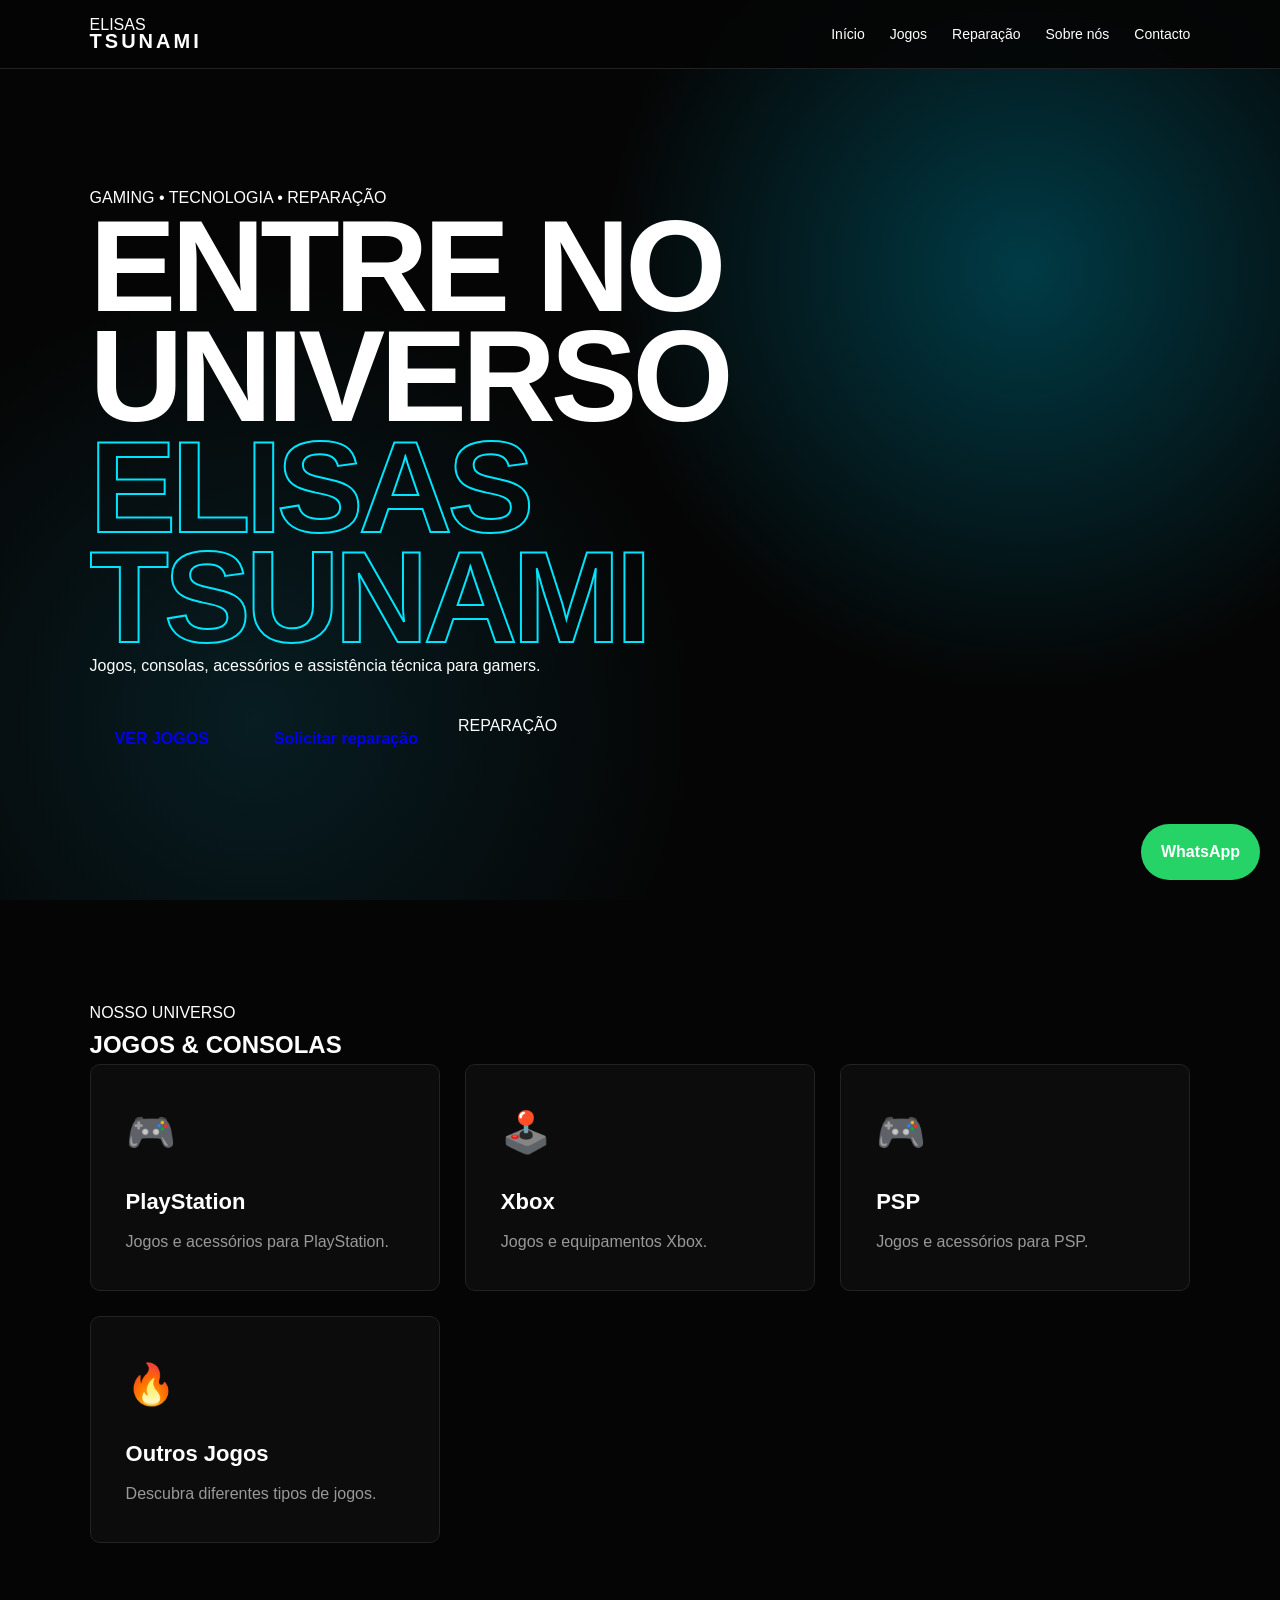
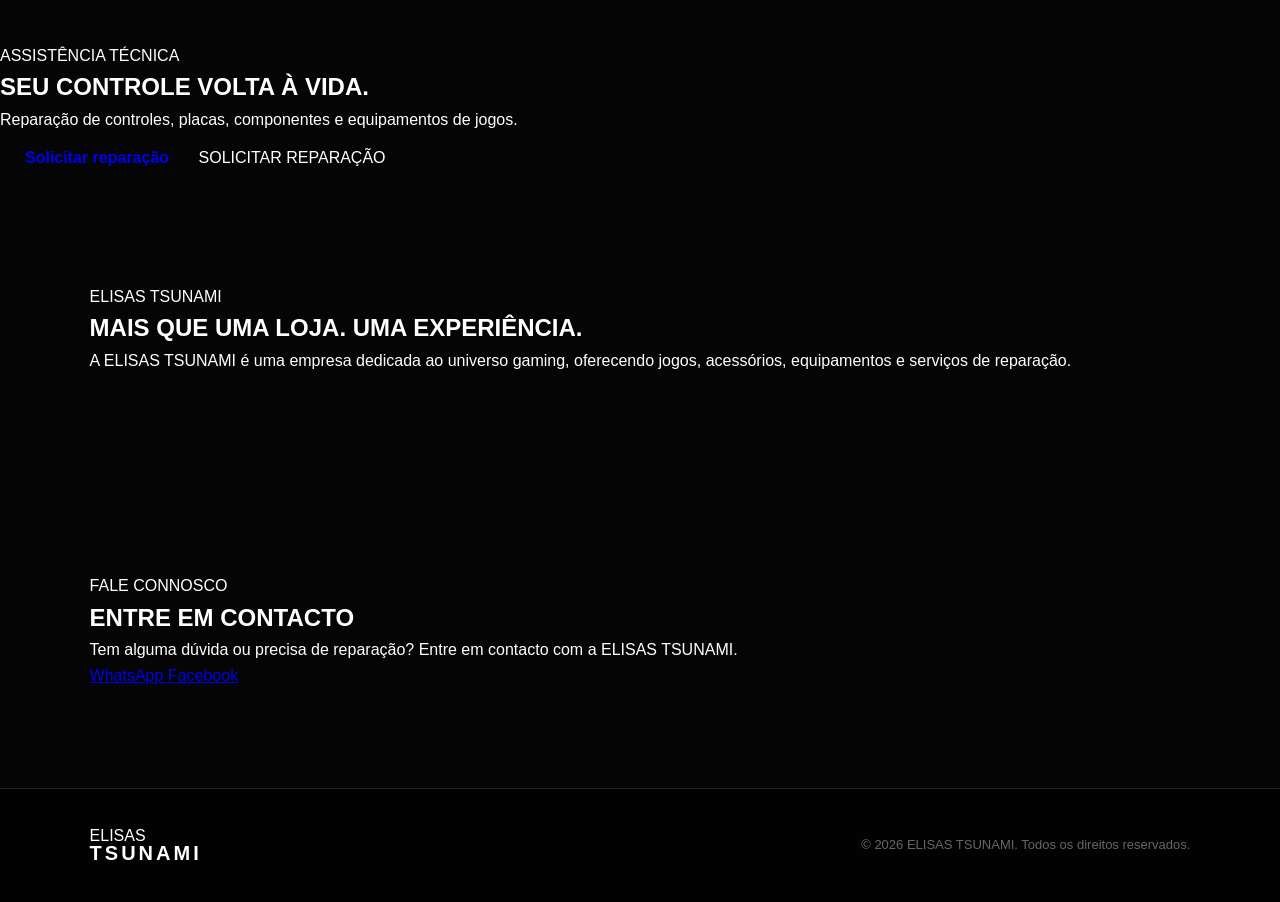
==== index.html @ 6906c99e "Update index.html" ====
<!DOCTYPE html>
<html lang="pt">
<head>
    <meta charset="UTF-8">
    <meta name="viewport" content="width=device-width, initial-scale=1.0">

    <title>ELISAS TSUNAMI | Gaming & Tecnologia</title>

    <link rel="stylesheet" href="style.css">
</head>

<body>

    <!-- CABEÇALHO -->
    <header class="header">
        <div class="logo">
            ELISAS <span>TSUNAMI</span>
        </div>

        <nav class="menu">
            <a href="#inicio">Início</a>
            <a href="#jogos">Jogos</a>
            <a href="#reparacao">Reparação</a>
            <a href="#sobre">Sobre nós</a>
            <a href="#contacto">Contacto</a>
        </nav>
    </header>


    <!-- PÁGINA INICIAL -->
    <main>

        <section id="inicio" class="hero">

            <div class="hero-content">

                <p class="small-title">
                    GAMING • TECNOLOGIA • REPARAÇÃO
                </p>

                <h1>
                    ENTRE NO UNIVERSO
                    <span>ELISAS TSUNAMI</span>
                </h1>

                <p>
                    Jogos, consolas, acessórios e assistência técnica
                    para gamers.
                </p>

                <div class="buttons">
                    <a href="#jogos" class="btn">
                        VER JOGOS
                    </a>

                    <a href="https://wa.me/244952497779?text=Olá%20ELISAS%20TSUNAMI%2C%20quero%20solicitar%20uma%20reparação." class="btn">
  Solicitar reparação
                    </a>
                        REPARAÇÃO
                    </a>
                </div>

            </div>

        </section>


        <!-- JOGOS -->
        <section id="jogos" class="section">

            <p class="section-label">NOSSO UNIVERSO</p>

            <h2>
                JOGOS & <span>CONSOLAS</span>
            </h2>

            <div class="cards">

                <div class="card">
                    <div class="icon">🎮</div>
                    <h3>PlayStation</h3>
                    <p>
                        Jogos e acessórios para PlayStation.
                    </p>
                </div>

                <div class="card">
                    <div class="icon">🕹️</div>
                    <h3>Xbox</h3>
                    <p>
                        Jogos e equipamentos Xbox.
                    </p>
                </div>

                <div class="card">
                    <div class="icon">🎮</div>
                    <h3>PSP</h3>
                    <p>
                        Jogos e acessórios para PSP.
                    </p>
                </div>

                <div class="card">
                    <div class="icon">🔥</div>
                    <h3>Outros Jogos</h3>
                    <p>
                        Descubra diferentes tipos de jogos.
                    </p>
                </div>

            </div>

        </section>


        <!-- REPARAÇÃO -->
        <section id="reparacao" class="repair">

            <div class="repair-content">

                <p class="section-label">
                    ASSISTÊNCIA TÉCNICA
                </p>

                <h2>
                    SEU CONTROLE
                    <span>VOLTA À VIDA.</span>
                </h2>

                <p>
                    Reparação de controles, placas, componentes
                    e equipamentos de jogos.
                </p>

                <a href="https://wa.me/244952497779?text=Olá%20ELISAS%20TSUNAMI%2C%20quero%20solicitar%20uma%20reparação." class="btn">
  Solicitar reparação
                </a>
                    SOLICITAR REPARAÇÃO
                </a>

            </div>

        </section>


        <!-- SOBRE -->
        <section id="sobre" class="section about">

            <p class="section-label">ELISAS TSUNAMI</p>

            <h2>
                MAIS QUE UMA LOJA.
                <span>UMA EXPERIÊNCIA.</span>
            </h2>

            <p>
                A ELISAS TSUNAMI é uma empresa dedicada ao universo
                gaming, oferecendo jogos, acessórios, equipamentos
                e serviços de reparação.
            </p>

        </section>


        <!-- CONTACTO -->
        <section id="contacto" class="contact">

            <p class="section-label">FALE CONNOSCO</p>

            <h2>
                ENTRE EM <span>CONTACTO</span>
            </h2>

            <p>
                Tem alguma dúvida ou precisa de reparação?
                Entre em contacto com a ELISAS TSUNAMI.
            </p>

            <div class="contact-buttons">

                <a href="#" class="contact-btn">
                    WhatsApp
                </a>

                <a href="#" class="contact-btn">
                    Facebook
                </a>

            </div>

        </section>

    </main>


    <!-- RODAPÉ -->
    <footer>

        <div class="logo">
            ELISAS <span>TSUNAMI</span>
        </div>

        <p>
            © 2026 ELISAS TSUNAMI. Todos os direitos reservados.
        </p>

    </footer>


    <script src="script.js"></script>
<a href="https://wa.me/244952497779" target="_blank" style="position:fixed;bottom:20px;right:20px;background:#25D366;color:white;padding:15px 20px;border-radius:50px;text-decoration:none;font-weight:bold;z-index:9999;">
  WhatsApp
</a>
</body>
</html>
---- style.css ----
* {
    margin: 0;
    padding: 0;
    box-sizing: border-box;
}

html {
    scroll-behavior: smooth;
}

body {
    font-family: Arial, sans-serif;
    background: #050505;
    color: white;
    line-height: 1.6;
}

/* CABEÇALHO */

.header {
    position: fixed;
    top: 0;
    left: 0;
    width: 100%;
    padding: 18px 7%;
    display: flex;
    justify-content: space-between;
    align-items: center;
    background: rgba(5, 5, 5, 0.9);
    backdrop-filter: blur(10px);
    z-index: 1000;
    border-bottom: 1px solid #222;
}

.logo {
    display: flex;
    flex-direction: column;
    line-height: 0.9;
}

.logo span {
    font-size: 20px;
    font-weight: bold;
    letter-spacing: 3px;
}

.logo strong {
    font-size: 13px;
    letter-spacing: 5px;
    color: #00e5ff;
}

/* MENU */

.menu {
    display: flex;
    gap: 25px;
}

.menu a {
    color: white;
    text-decoration: none;
    font-size: 14px;
    transition: 0.3s;
}

.menu a:hover {
    color: #00e5ff;
}

/* HERO */

.hero {
    min-height: 100vh;
    display: flex;
    align-items: center;
    padding: 120px 7% 70px;

    background:
        radial-gradient(circle at 80% 30%, #003b46 0%, transparent 35%),
        radial-gradient(circle at 20% 80%, #071d22 0%, transparent 35%),
        #050505;
}

.hero-content {
    max-width: 750px;
}

.tag {
    color: #00e5ff;
    font-size: 13px;
    font-weight: bold;
    letter-spacing: 2px;
    margin-bottom: 20px;
}

.hero h1 {
    font-size: clamp(55px, 11vw, 130px);
    line-height: 0.85;
    letter-spacing: -5px;
    font-weight: 900;
}

.hero h1 span {
    display: block;
    color: transparent;
    -webkit-text-stroke: 2px #00e5ff;
}

.description {
    max-width: 600px;
    margin-top: 30px;
    color: #aaa;
    font-size: 18px;
}

/* BOTÕES */

.buttons {
    display: flex;
    gap: 15px;
    margin-top: 35px;
    flex-wrap: wrap;
}

.btn {
    display: inline-block;
    padding: 13px 25px;
    border-radius: 5px;
    text-decoration: none;
    font-weight: bold;
    cursor: pointer;
    border: none;
    transition: 0.3s;
}

.primary {
    background: #00e5ff;
    color: #000;
}

.primary:hover {
    transform: translateY(-3px);
    box-shadow: 0 0 25px #00e5ff;
}

.secondary {
    border: 1px solid #00e5ff;
    color: #00e5ff;
    background: transparent;
}

.secondary:hover {
    background: #00e5ff;
    color: #000;
}

/* SECÇÕES */

.section,
.games,
.contact {
    padding: 100px 7%;
}

.section-title {
    text-align: center;
    margin-bottom: 55px;
}

.section-title p {
    color: #00e5ff;
    font-size: 12px;
    font-weight: bold;
    letter-spacing: 3px;
}

.section-title h2 {
    font-size: 42px;
    margin-top: 8px;
}

/* CARDS */

.cards {
    display: grid;
    grid-template-columns: repeat(3, 1fr);
    gap: 25px;
}

.card {
    padding: 35px;
    background: #0c0c0c;
    border: 1px solid #222;
    border-radius: 10px;
    transition: 0.3s;
}

.card:hover {
    transform: translateY(-8px);
    border-color: #00e5ff;
    box-shadow: 0 10px 40px rgba(0, 229, 255, 0.1);
}

.icon {
    font-size: 40px;
    margin-bottom: 20px;
}

.card h3 {
    font-size: 22px;
    margin-bottom: 10px;
}

.card p {
    color: #999;
}

/* JOGOS */

.games {
    background: #080808;
}

.game-content {
    min-height: 350px;
    padding: 50px;
    border-radius: 15px;

    display: flex;
    align-items: center;

    background:
        linear-gradient(90deg, rgba(0, 229, 255, 0.08), transparent),
        #0c0c0c;

    border: 1px solid #222;
}

.game-content h3 {
    font-size: 38px;
    max-width: 600px;
}

.game-content p {
    color: #999;
    margin: 15px 0 25px;
}

/* CONTACTO */

.contact-box {
    max-width: 600px;
    margin: auto;
    padding: 35px;
    background: #0c0c0c;
    border: 1px solid #222;
    border-radius: 10px;
}

.contact-box p {
    margin: 15px 0;
    color: #aaa;
}

.contact-box strong {
    color: #00e5ff;
}

/* RODAPÉ */

footer {
    padding: 40px 7%;
    background: #020202;
    border-top: 1px solid #222;

    display: flex;
    justify-content: space-between;
    align-items: center;
    gap: 20px;
}

footer p {
    color: #666;
    font-size: 13px;
}

/* TELEMÓVEL */

@media (max-width: 768px) {

    .header {
        padding: 15px 5%;
    }

    .menu {
        gap: 12px;
    }

    .menu a {
        font-size: 11px;
    }

    .hero {
        padding-left: 5%;
        padding-right: 5%;
    }

    .hero h1 {
        font-size: 65px;
    }

    .description {
        font-size: 16px;
    }

    .cards {
        grid-template-columns: 1fr;
    }

    .section,
    .games,
    .contact {
        padding: 80px 5%;
    }

    .section-title h2 {
        font-size: 32px;
    }

    .game-content {
        padding: 30px;
    }

    .game-content h3 {
        font-size: 28px;
    }

    footer {
        flex-direction: column;
        text-align: center;
    }
}
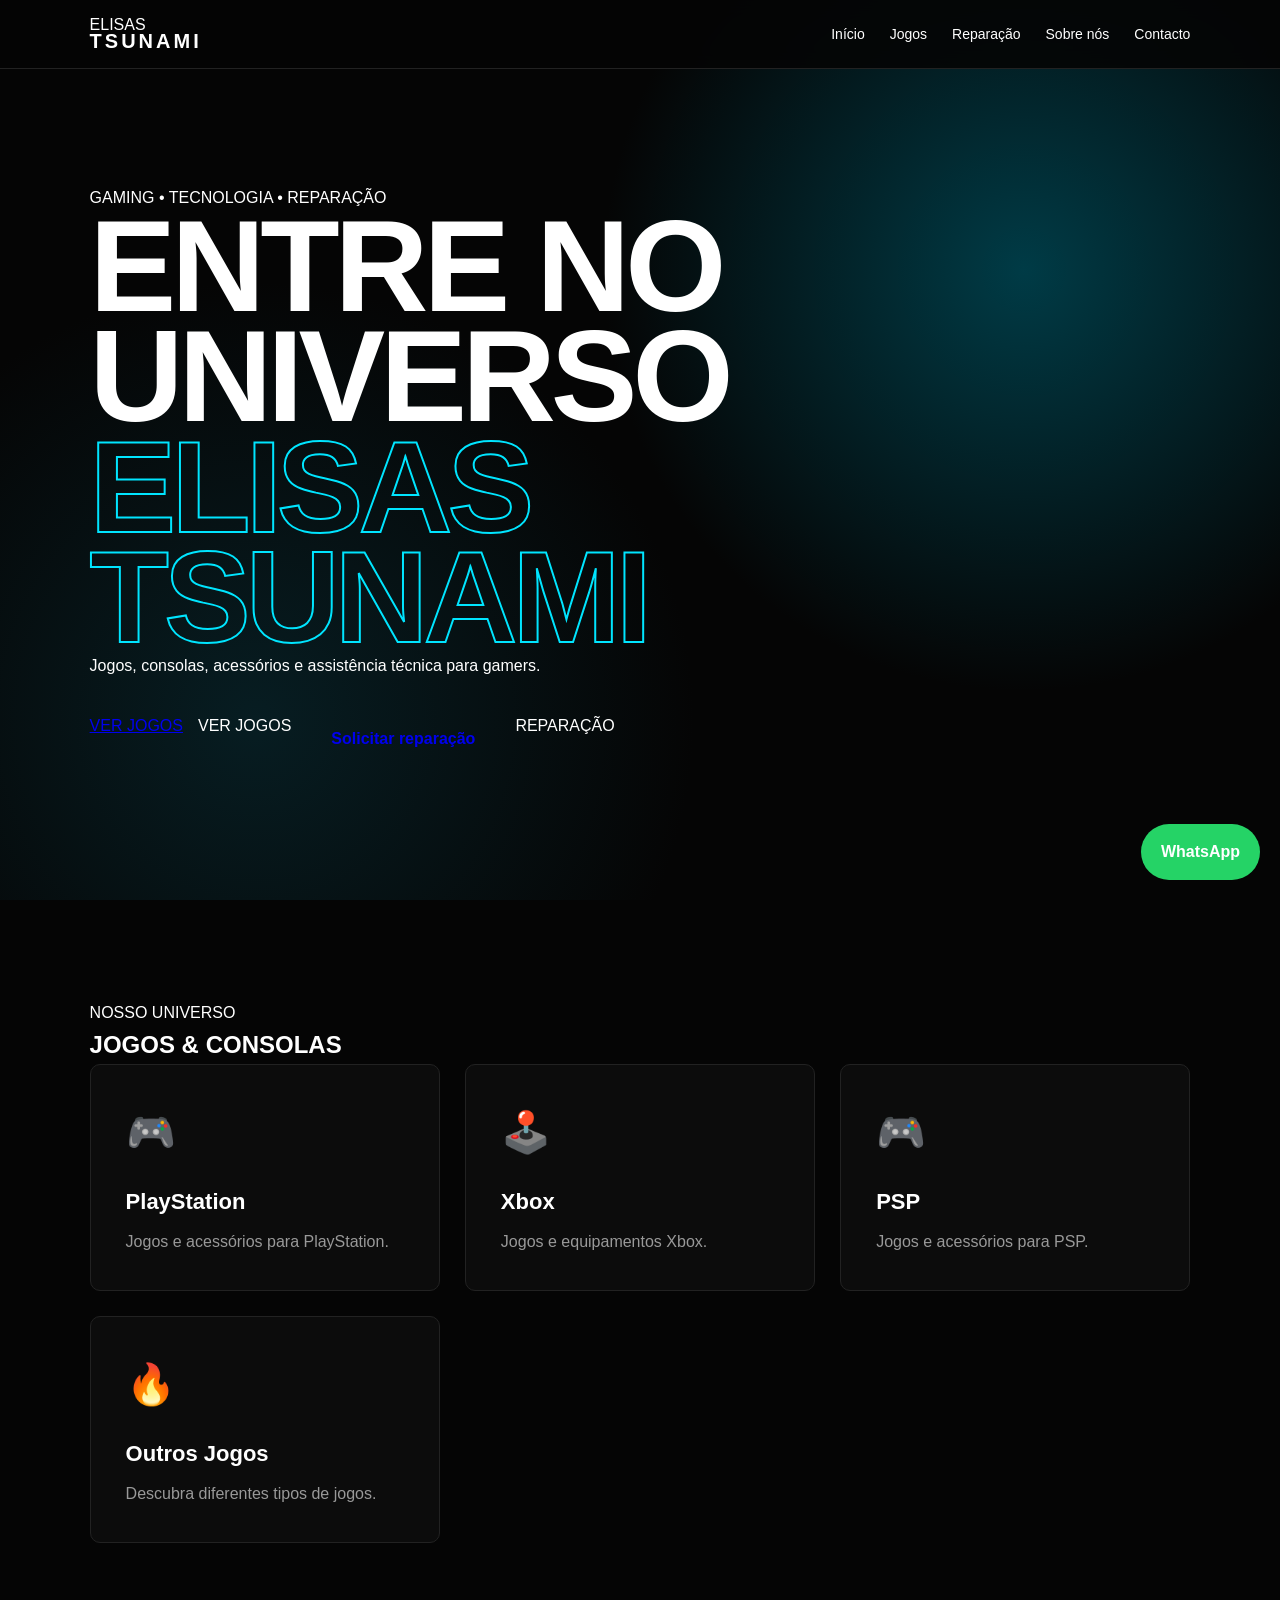
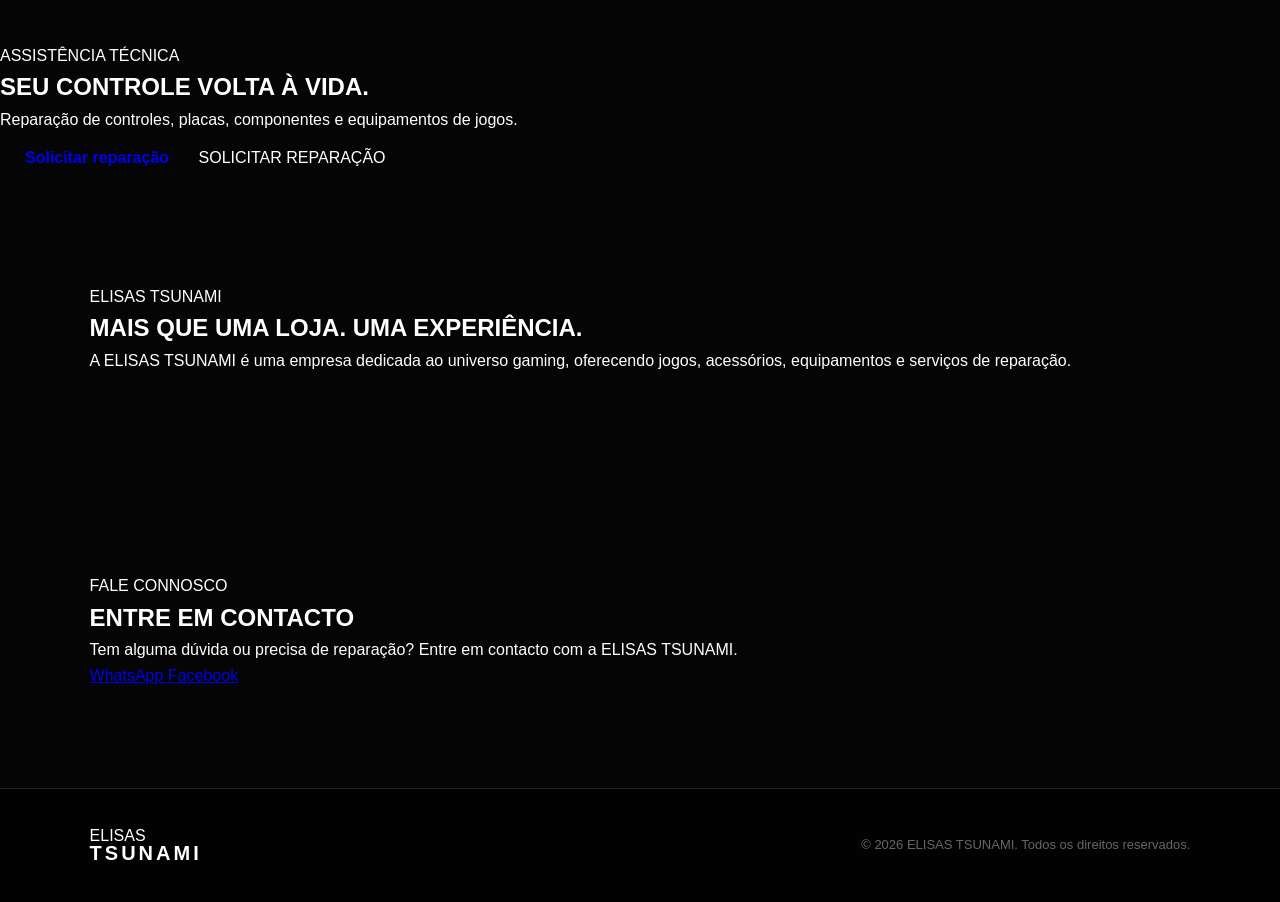
==== commit 198cbab3: "Update index.html" ====
--- a/index.html
+++ b/index.html
@@ -49,7 +49,10 @@
                 </p>
 
                 <div class="buttons">
-                    <a href="#jogos" class="btn">
+                    <a href="#
+                <a href="jogos.html" aula="botão">
+    VER JOGOS
+                    </a>
                         VER JOGOS
                     </a>
 
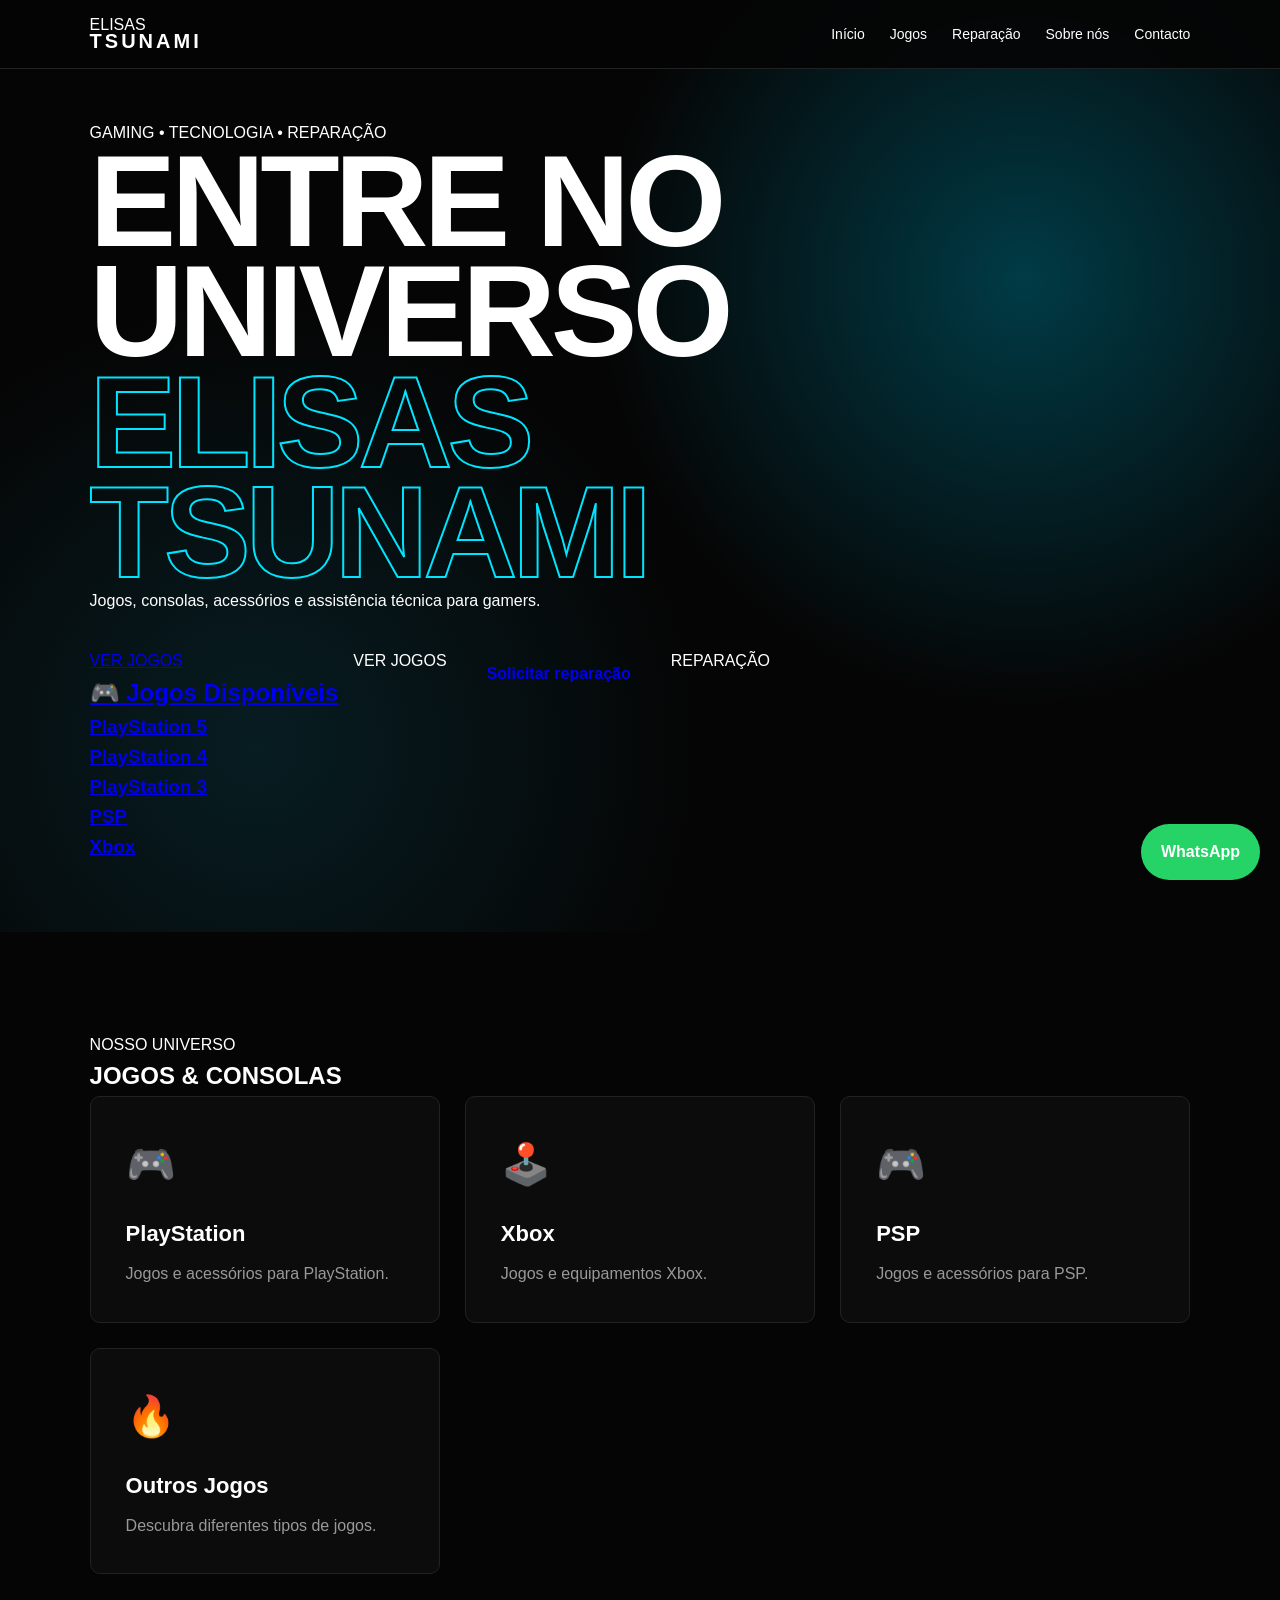
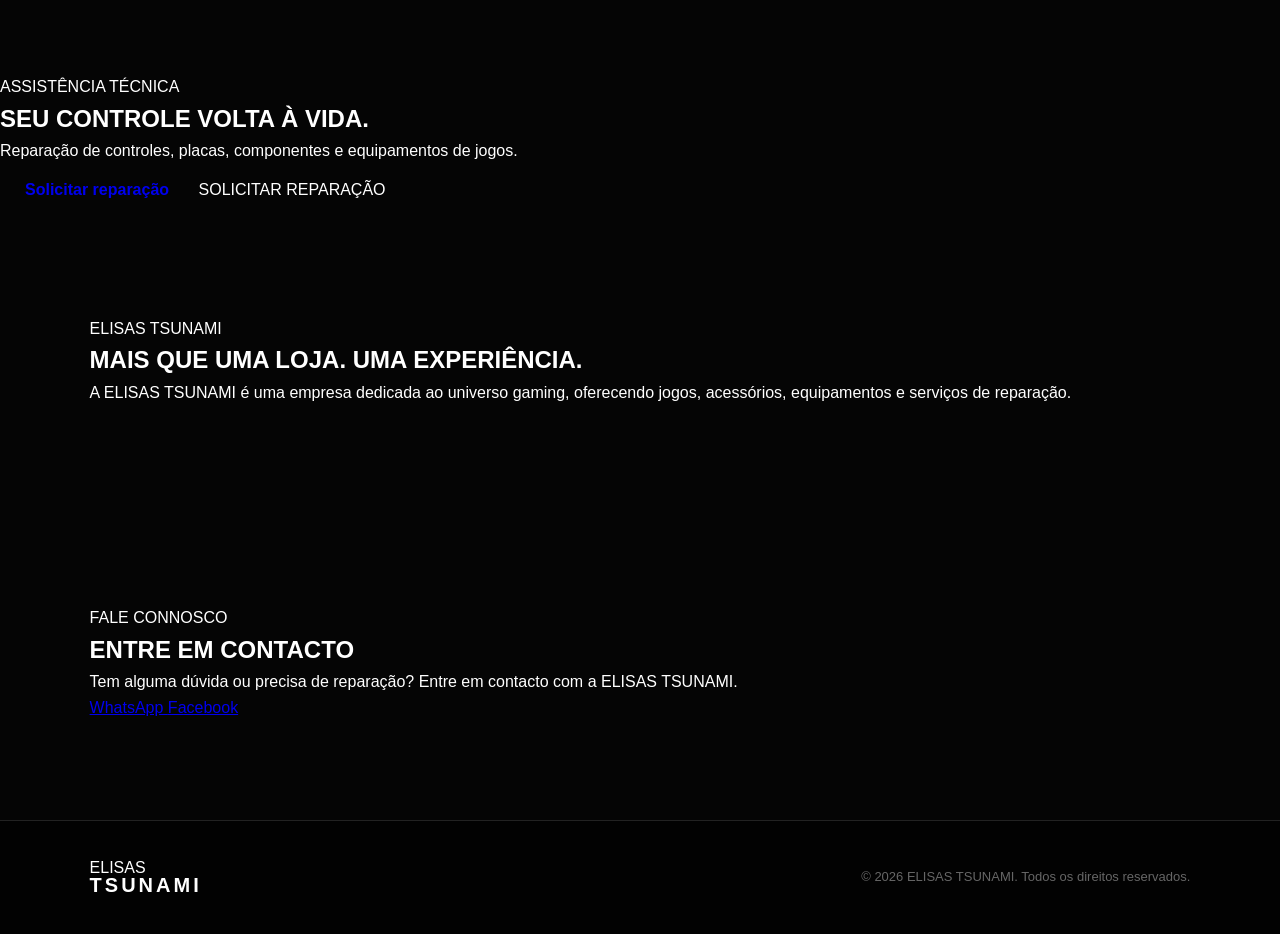
==== commit f6169fc3: "Update index.html" ====
--- a/index.html
+++ b/index.html
@@ -51,9 +51,37 @@
                 <div class="buttons">
                     <a href="#
                 <a href="jogos.html" aula="botão">
-    VER JOGOS
-                    </a>
-                        VER JOGOS
+                       VER JOGOS
+                        <section id="jogos">
+  <h2>🎮 Jogos Disponíveis</h2>
+
+  <div class="jogos-container">
+    <div class="jogo-card">
+      <h3>PlayStation 5</h3>
+    </div>
+
+    <div class="jogo-card">
+      <h3>PlayStation 4</h3>
+    </div>
+
+    <div class="jogo-card">
+      <h3>PlayStation 3</h3>
+    </div>
+
+    <div class="jogo-card">
+      <h3>PSP</h3>
+    </div>
+
+    <div class="jogo-card">
+      <h3>Xbox</h3>
+    </div>
+  </div>
+                        </section>
+                    </a>
+            
+                      VER JOGOS
+                    </a>
+                        
                     </a>
 
                     <a href="https://wa.me/244952497779?text=Olá%20ELISAS%20TSUNAMI%2C%20quero%20solicitar%20uma%20reparação." class="btn">
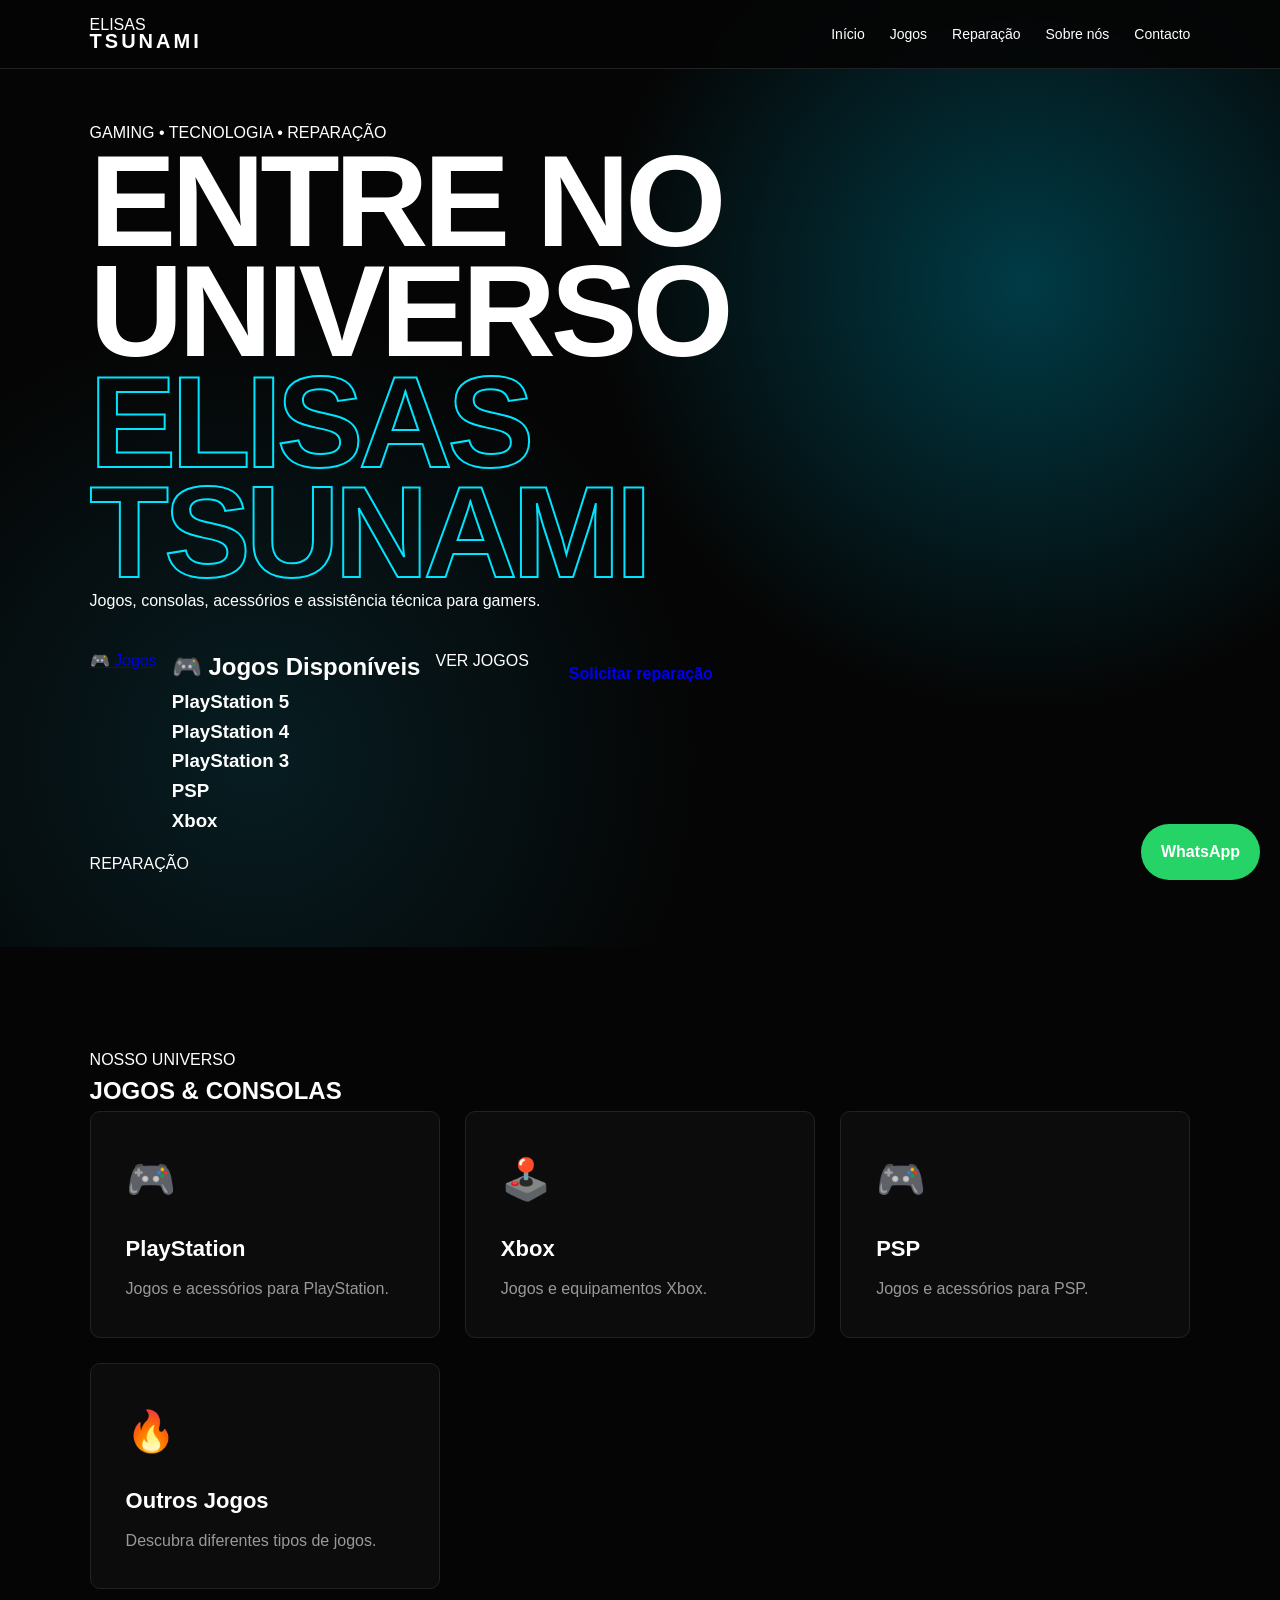
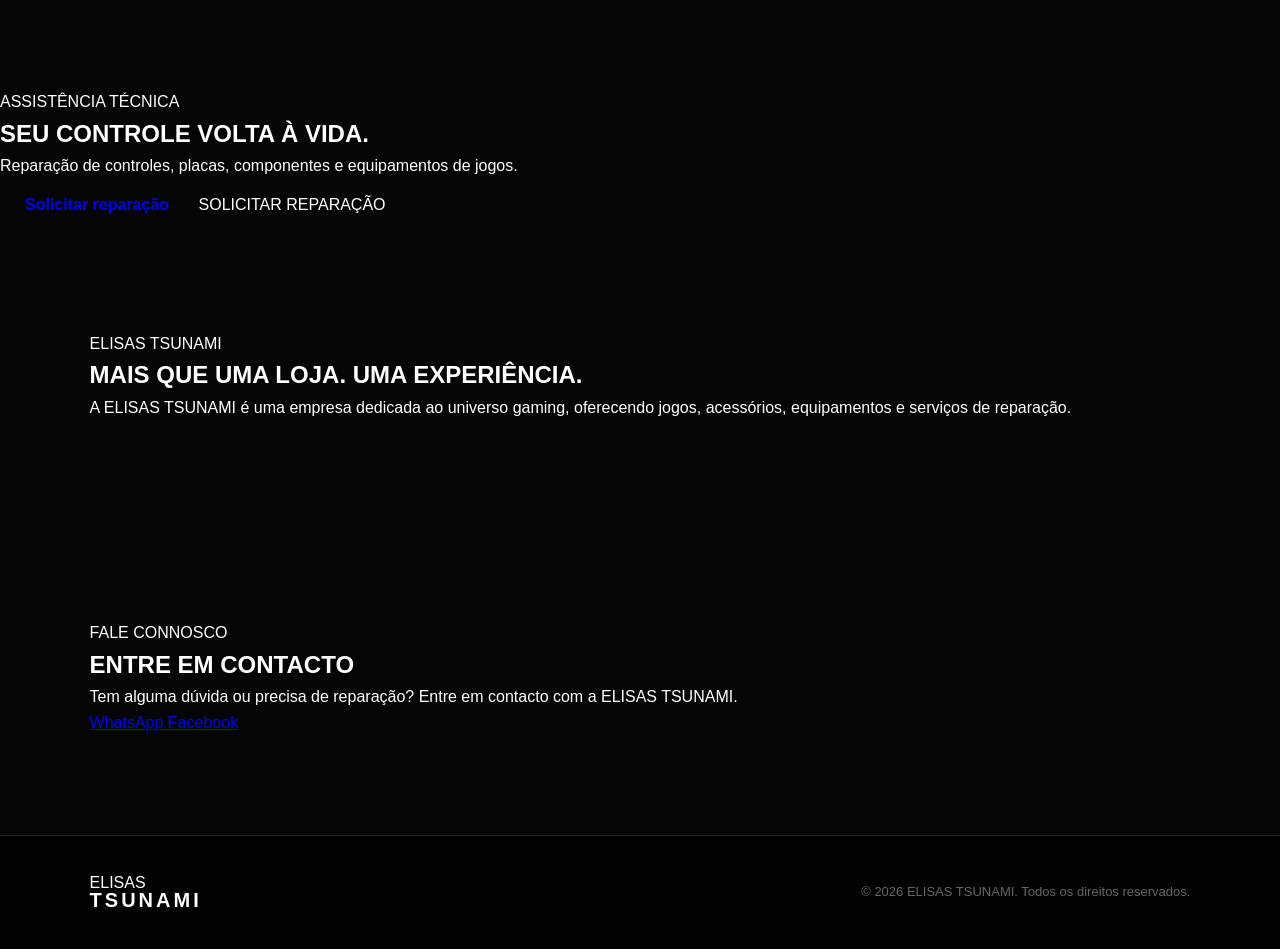
==== commit 025d401a: "Update index.html" ====
--- a/index.html
+++ b/index.html
@@ -50,8 +50,8 @@
 
                 <div class="buttons">
                     <a href="#
-                <a href="jogos.html" aula="botão">
-                       VER JOGOS
+                <a href="#jogos" class="btn-jogos">🎮 Jogos</a>
+                       
                         <section id="jogos">
   <h2>🎮 Jogos Disponíveis</h2>
 
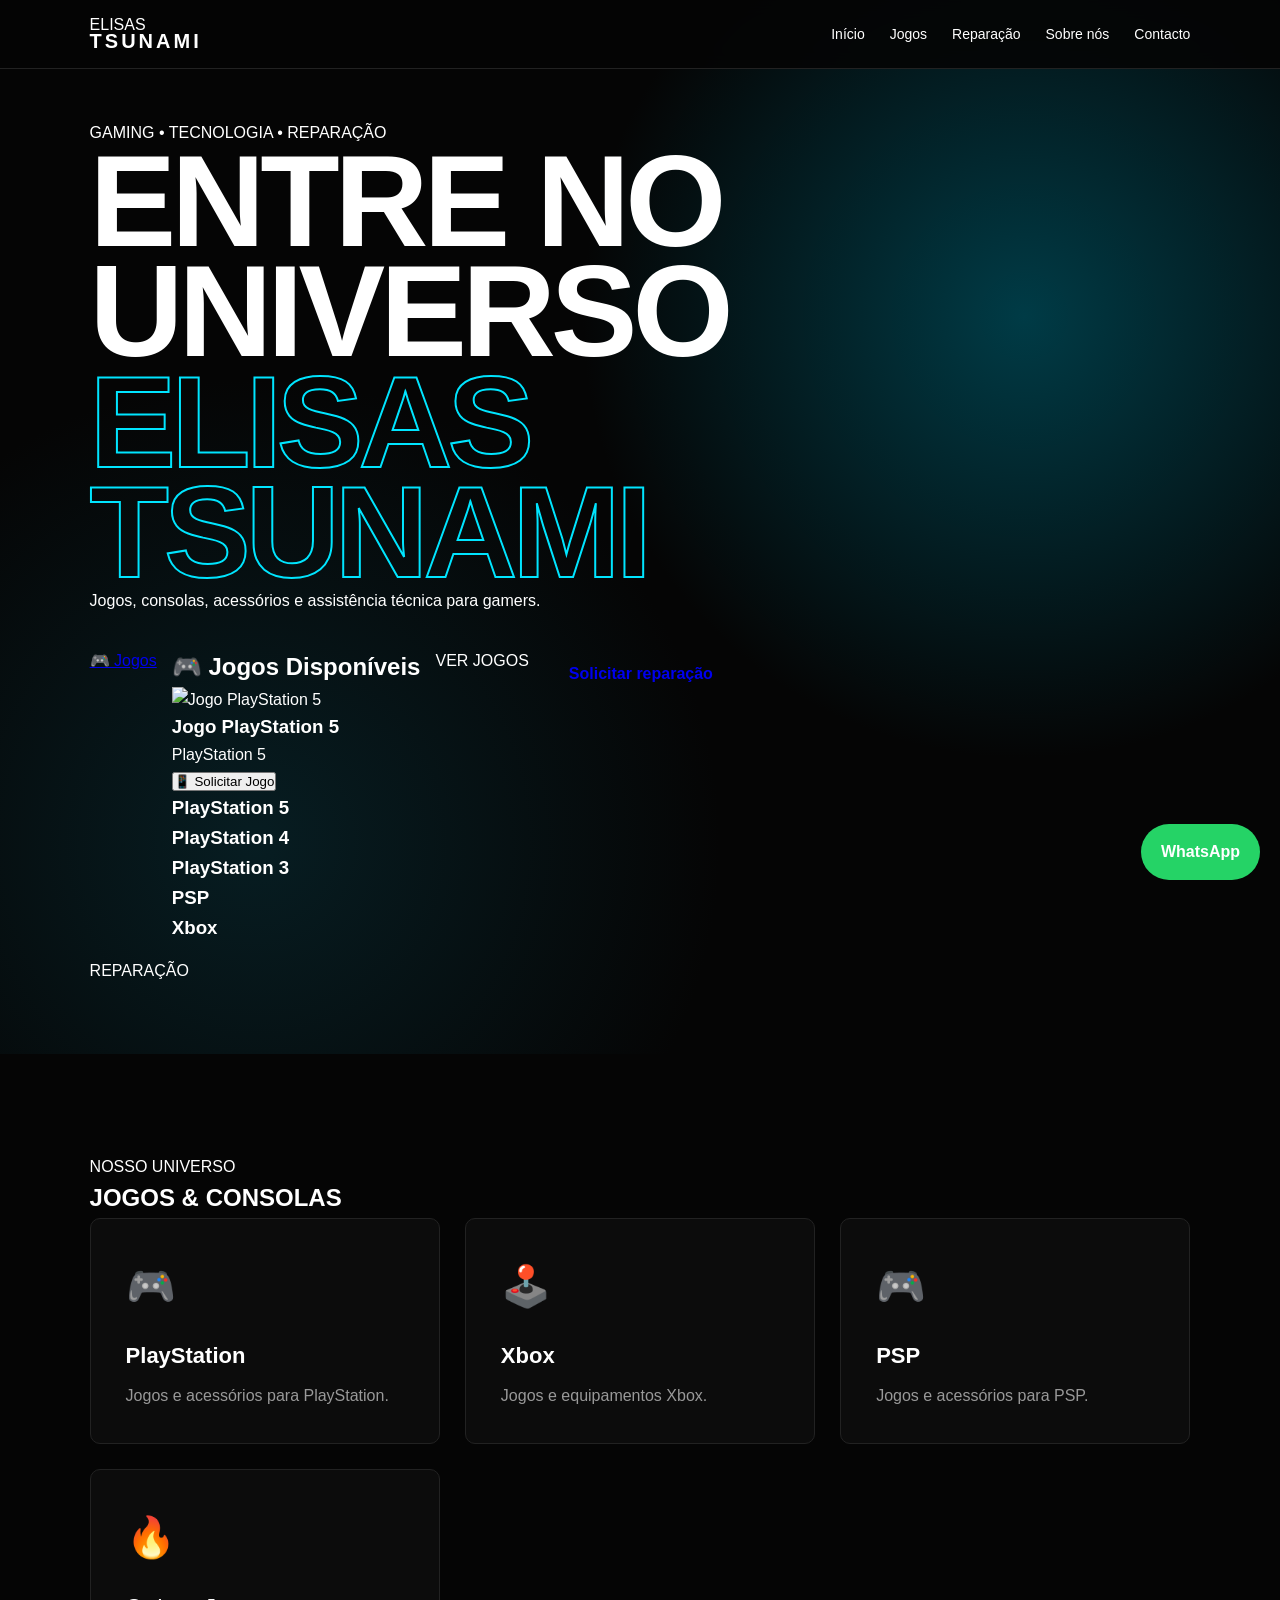
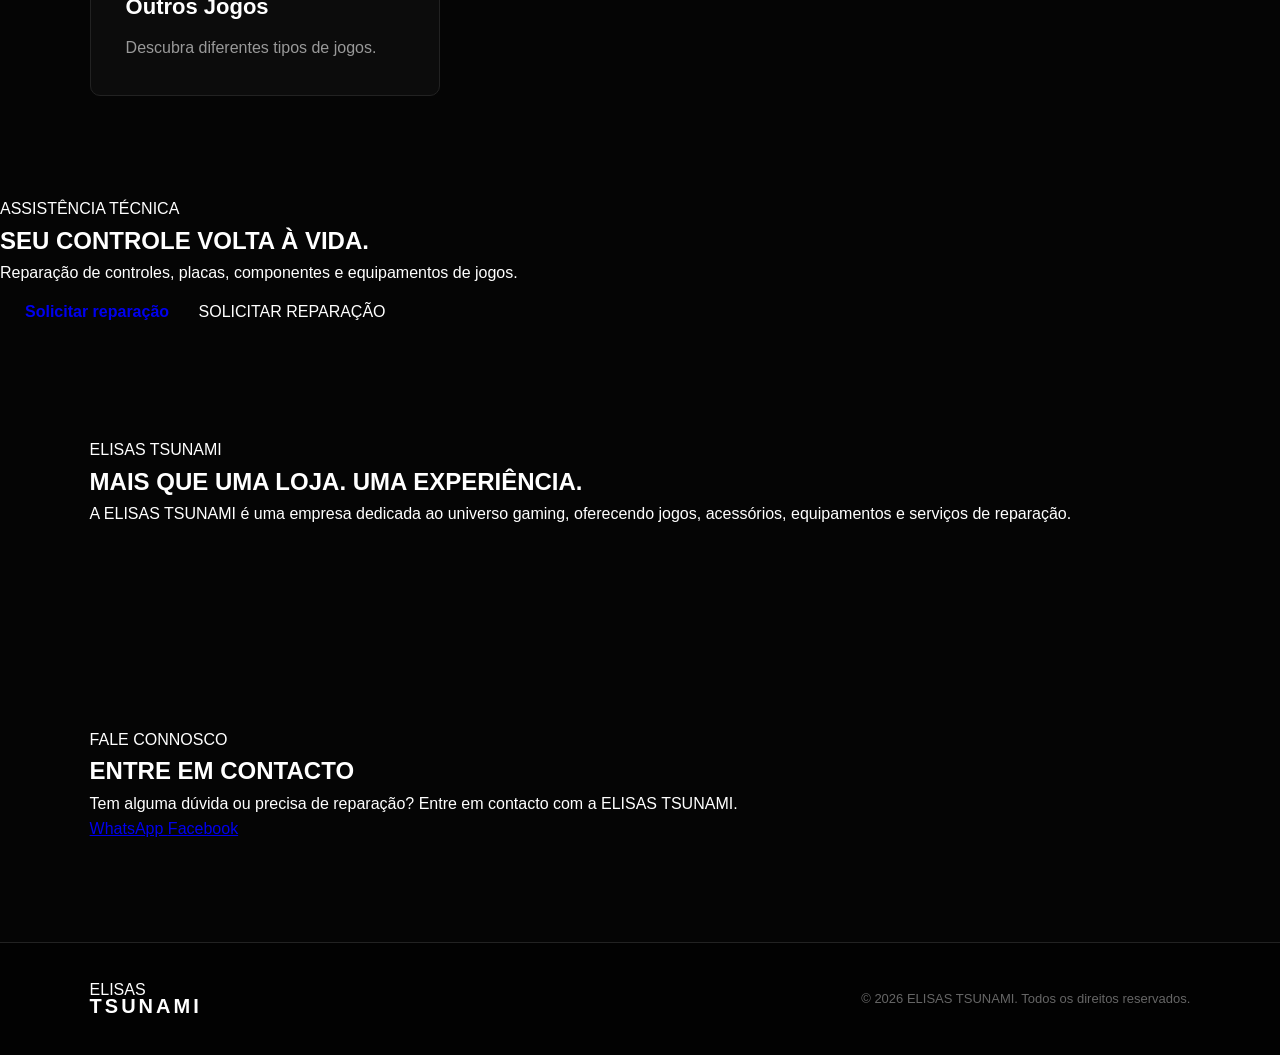
==== commit 2027b8c7: "Update index.html" ====
--- a/index.html
+++ b/index.html
@@ -54,7 +54,20 @@
                        
                         <section id="jogos">
   <h2>🎮 Jogos Disponíveis</h2>
-
+<div class="jogo-card">
+
+  <img src="https://placehold.co/300x400?text=Jogo+PS5"
+       alt="Jogo PlayStation 5">
+
+  <h3>Jogo PlayStation 5</h3>
+
+  <p>PlayStation 5</p>
+
+  <button onclick="solicitarJogo('Jogo PlayStation 5')">
+    📱 Solicitar Jogo
+  </button>
+
+</div>
   <div class="jogos-container">
     <div class="jogo-card">
       <h3>PlayStation 5</h3>
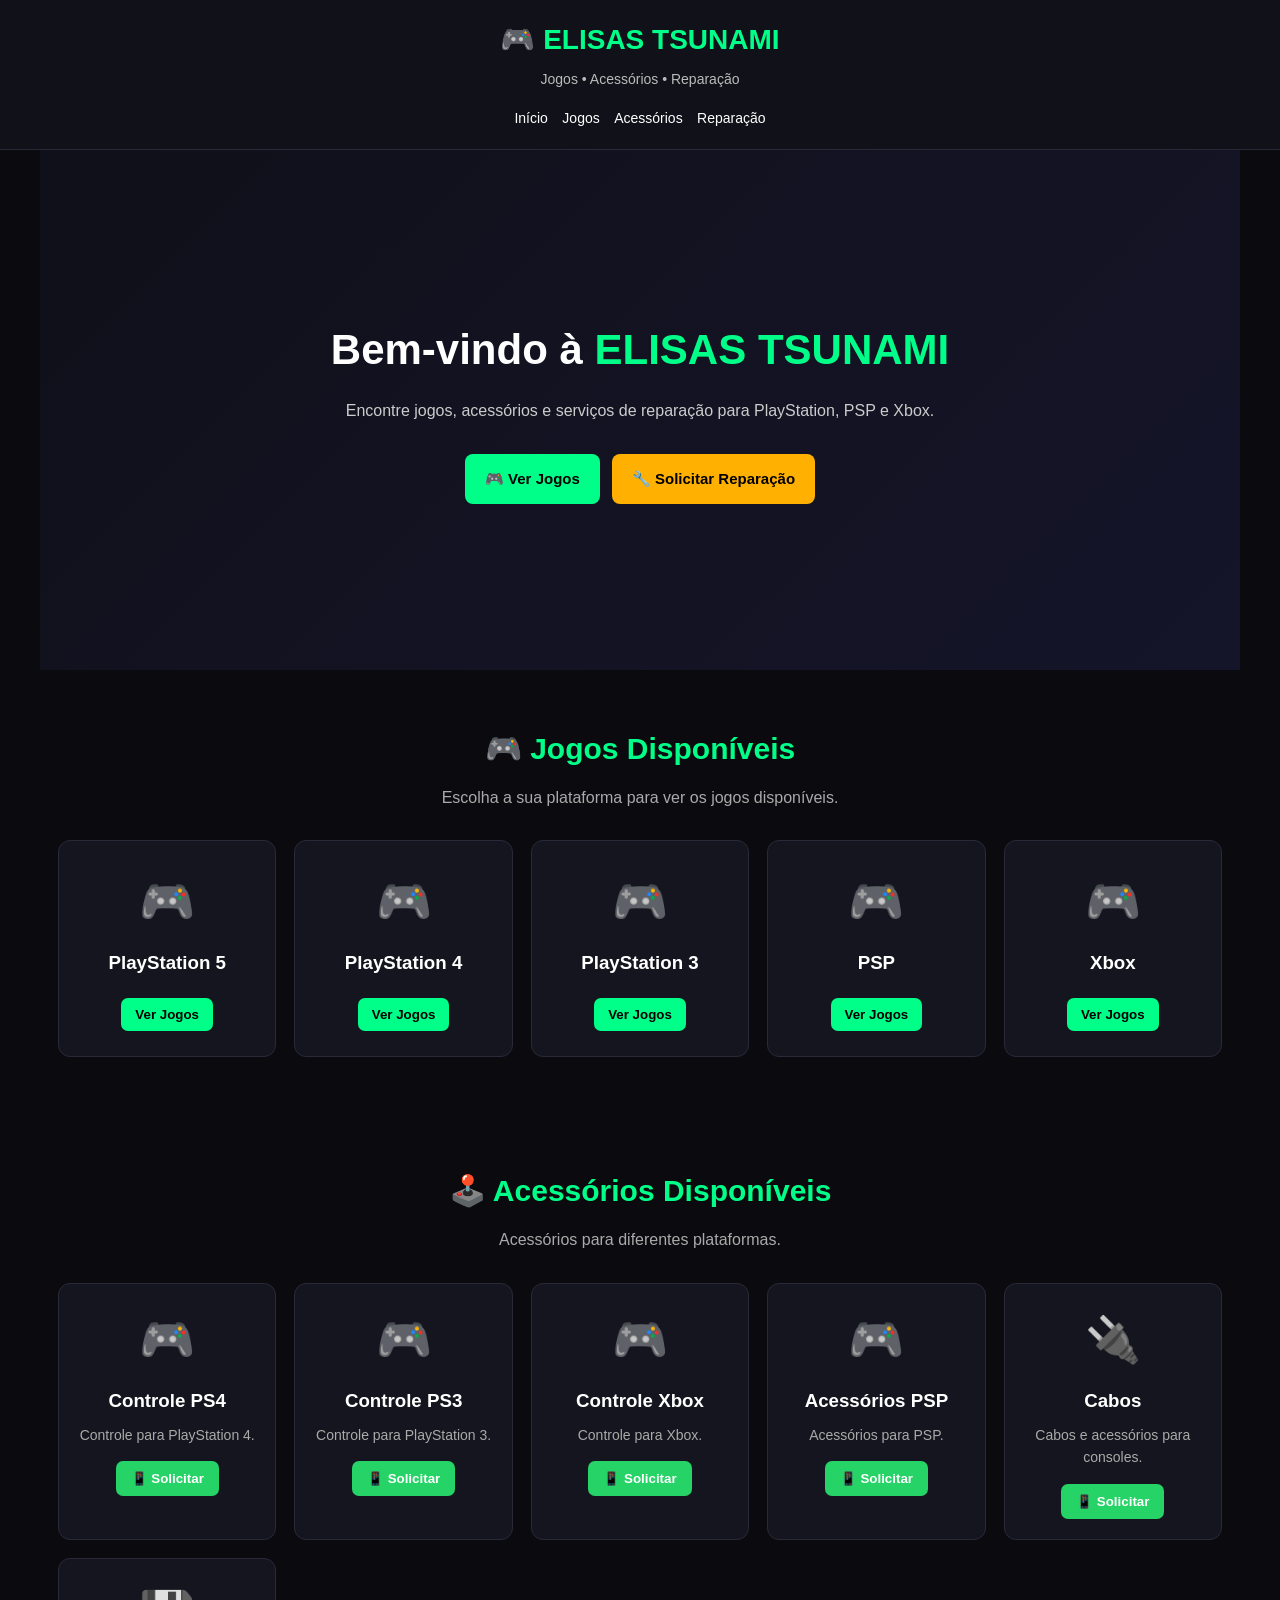
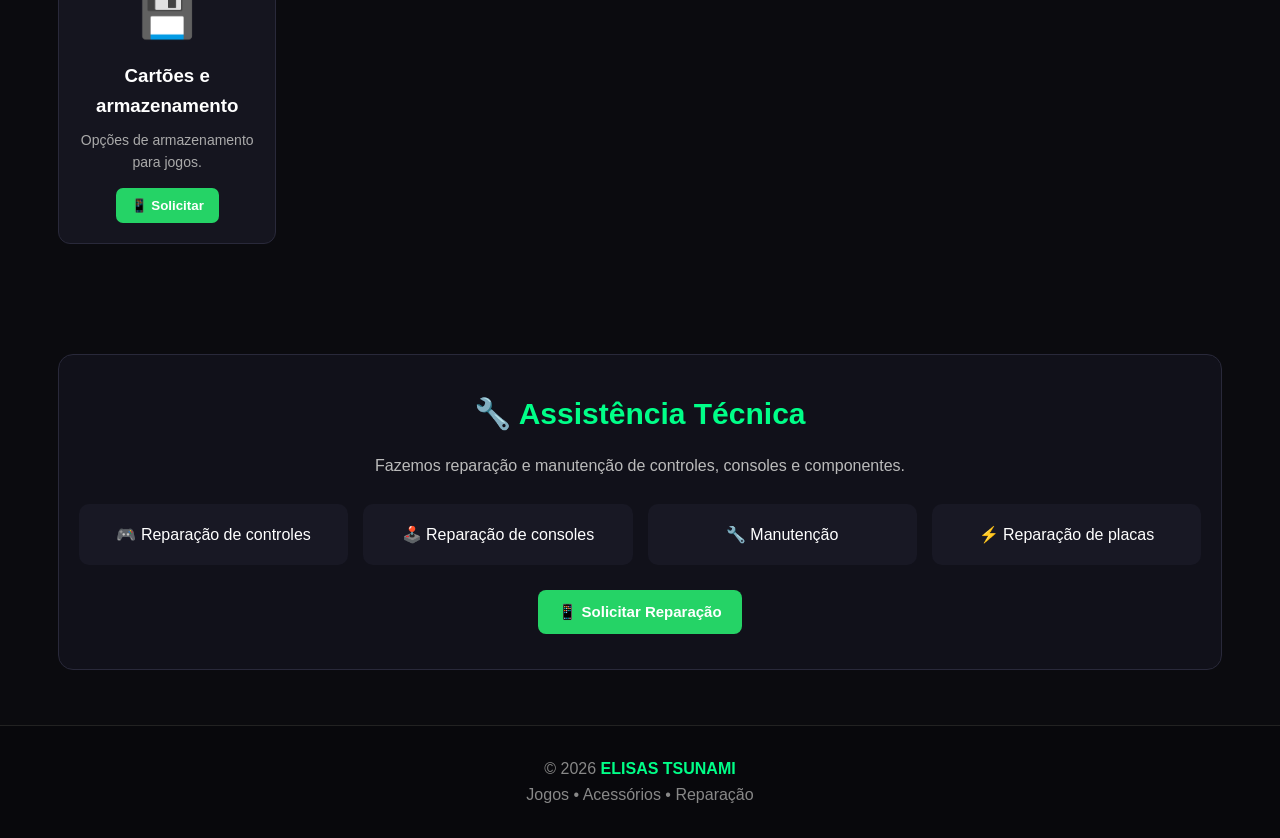
==== commit beea77ed: "Update index.html" ====
--- a/index.html
+++ b/index.html
@@ -1,259 +1,783 @@
-<!DOCTYPE html>
-<html lang="pt">
+<!DOCTYPE html><html lang="pt">
 <head>
-    <meta charset="UTF-8">
-    <meta name="viewport" content="width=device-width, initial-scale=1.0">
-
-    <title>ELISAS TSUNAMI | Gaming & Tecnologia</title>
-
-    <link rel="stylesheet" href="style.css">
-</head>
-
-<body>
-
-    <!-- CABEÇALHO -->
-    <header class="header">
-        <div class="logo">
-            ELISAS <span>TSUNAMI</span>
-        </div>
-
-        <nav class="menu">
-            <a href="#inicio">Início</a>
-            <a href="#jogos">Jogos</a>
-            <a href="#reparacao">Reparação</a>
-            <a href="#sobre">Sobre nós</a>
-            <a href="#contacto">Contacto</a>
-        </nav>
-    </header>
-
-
-    <!-- PÁGINA INICIAL -->
-    <main>
-
-        <section id="inicio" class="hero">
-
-            <div class="hero-content">
-
-                <p class="small-title">
-                    GAMING • TECNOLOGIA • REPARAÇÃO
-                </p>
-
-                <h1>
-                    ENTRE NO UNIVERSO
-                    <span>ELISAS TSUNAMI</span>
-                </h1>
-
-                <p>
-                    Jogos, consolas, acessórios e assistência técnica
-                    para gamers.
-                </p>
-
-                <div class="buttons">
-                    <a href="#
-                <a href="#jogos" class="btn-jogos">🎮 Jogos</a>
-                       
-                        <section id="jogos">
+  <meta charset="UTF-8">
+  <meta name="viewport" content="width=device-width, initial-scale=1.0">  <title>ELISAS TSUNAMI | Jogos, Acessórios e Reparação</title>  <style>
+    * {
+      box-sizing: border-box;
+      margin: 0;
+      padding: 0;
+    }
+
+    html {
+      scroll-behavior: smooth;
+    }
+
+    body {
+      font-family: Arial, sans-serif;
+      background: #0b0b0f;
+      color: white;
+      line-height: 1.6;
+    }
+
+    header {
+      background: #11111a;
+      padding: 18px;
+      text-align: center;
+      position: sticky;
+      top: 0;
+      z-index: 1000;
+      border-bottom: 1px solid #29293a;
+    }
+
+    header h1 {
+      color: #00ff88;
+      font-size: 28px;
+      margin-bottom: 5px;
+    }
+
+    header p {
+      color: #bbb;
+      font-size: 14px;
+    }
+
+    nav {
+      margin-top: 15px;
+    }
+
+    nav a {
+      color: white;
+      text-decoration: none;
+      margin: 5px;
+      font-size: 14px;
+    }
+
+    nav a:hover {
+      color: #00ff88;
+    }
+
+    .hero {
+      min-height: 520px;
+      padding: 80px 20px;
+      text-align: center;
+      display: flex;
+      flex-direction: column;
+      justify-content: center;
+      align-items: center;
+      background: linear-gradient(135deg, #10101a, #15152a);
+    }
+
+    .hero h2 {
+      font-size: 42px;
+      margin-bottom: 15px;
+      color: white;
+    }
+
+    .hero h2 span {
+      color: #00ff88;
+    }
+
+    .hero p {
+      max-width: 650px;
+      color: #ccc;
+      margin-bottom: 30px;
+    }
+
+    .botoes {
+      display: flex;
+      gap: 12px;
+      flex-wrap: wrap;
+      justify-content: center;
+    }
+
+    .btn {
+      display: inline-block;
+      padding: 13px 20px;
+      border-radius: 8px;
+      text-decoration: none;
+      border: none;
+      cursor: pointer;
+      font-weight: bold;
+      font-size: 15px;
+    }
+
+    .btn-jogos {
+      background: #00ff88;
+      color: #000;
+    }
+
+    .btn-reparacao {
+      background: #ffb000;
+      color: #000;
+    }
+
+    .btn-whatsapp {
+      background: #25d366;
+      color: white;
+    }
+
+    section {
+      padding: 55px 18px;
+      max-width: 1200px;
+      margin: auto;
+    }
+
+    section h2 {
+      text-align: center;
+      margin-bottom: 12px;
+      color: #00ff88;
+      font-size: 30px;
+    }
+
+    .descricao {
+      text-align: center;
+      color: #aaa;
+      margin-bottom: 30px;
+    }
+
+    .categorias {
+      display: grid;
+      grid-template-columns: repeat(auto-fit, minmax(180px, 1fr));
+      gap: 18px;
+      margin-top: 25px;
+    }
+
+    .categoria {
+      background: #15151f;
+      border: 1px solid #29293a;
+      border-radius: 12px;
+      padding: 25px 15px;
+      text-align: center;
+      cursor: pointer;
+      transition: 0.2s;
+    }
+
+    .categoria:hover {
+      transform: translateY(-4px);
+      border-color: #00ff88;
+    }
+
+    .categoria .icone {
+      font-size: 45px;
+      margin-bottom: 10px;
+    }
+
+    .categoria h3 {
+      margin-bottom: 10px;
+    }
+
+    .categoria button {
+      margin-top: 10px;
+      padding: 9px 14px;
+      border: none;
+      border-radius: 7px;
+      background: #00ff88;
+      cursor: pointer;
+      font-weight: bold;
+    }
+
+    .catalogo {
+      margin-top: 45px;
+    }
+
+    .catalogo h3 {
+      color: white;
+      margin-bottom: 18px;
+      font-size: 24px;
+    }
+
+    .jogos {
+      display: grid;
+      grid-template-columns: repeat(auto-fit, minmax(180px, 1fr));
+      gap: 18px;
+    }
+
+    .card {
+      background: #15151f;
+      border: 1px solid #29293a;
+      border-radius: 12px;
+      padding: 12px;
+      overflow: hidden;
+    }
+
+    .card img {
+      width: 100%;
+      height: 220px;
+      object-fit: cover;
+      border-radius: 8px;
+      display: block;
+      margin-bottom: 12px;
+    }
+
+    .card h4 {
+      font-size: 18px;
+      margin-bottom: 5px;
+    }
+
+    .card p {
+      color: #aaa;
+      font-size: 14px;
+      margin-bottom: 12px;
+    }
+
+    .card button {
+      width: 100%;
+      padding: 10px;
+      border: none;
+      border-radius: 7px;
+      background: #25d366;
+      color: white;
+      font-weight: bold;
+      cursor: pointer;
+    }
+
+    .acessorios {
+      display: grid;
+      grid-template-columns: repeat(auto-fit, minmax(180px, 1fr));
+      gap: 18px;
+    }
+
+    .acessorio {
+      background: #15151f;
+      border: 1px solid #29293a;
+      padding: 20px;
+      border-radius: 12px;
+      text-align: center;
+    }
+
+    .acessorio .icone {
+      font-size: 45px;
+      margin-bottom: 10px;
+    }
+
+    .acessorio h3 {
+      margin-bottom: 8px;
+    }
+
+    .acessorio p {
+      color: #aaa;
+      font-size: 14px;
+      margin-bottom: 15px;
+    }
+
+    .acessorio button {
+      padding: 10px 15px;
+      border: none;
+      border-radius: 7px;
+      background: #25d366;
+      color: white;
+      font-weight: bold;
+      cursor: pointer;
+    }
+
+    .reparacao {
+      background: #11111a;
+      border-radius: 15px;
+      border: 1px solid #29293a;
+      text-align: center;
+      padding: 35px 20px;
+    }
+
+    .reparacao p {
+      color: #bbb;
+      margin: 15px auto 25px;
+      max-width: 650px;
+    }
+
+    .servicos {
+      display: grid;
+      grid-template-columns: repeat(auto-fit, minmax(180px, 1fr));
+      gap: 15px;
+      margin: 25px 0;
+    }
+
+    .servico {
+      background: #181824;
+      padding: 18px;
+      border-radius: 10px;
+    }
+
+    footer {
+      background: #08080c;
+      text-align: center;
+      padding: 30px 15px;
+      color: #888;
+      border-top: 1px solid #222;
+    }
+
+    footer strong {
+      color: #00ff88;
+    }
+
+    .escondido {
+      display: none;
+    }
+
+    @media (max-width: 600px) {
+      .hero h2 {
+        font-size: 32px;
+      }
+
+      .hero {
+        min-height: 480px;
+      }
+
+      .card img {
+        height: 200px;
+      }
+    }
+  </style></head><body>  <header>
+    <h1>🎮 ELISAS TSUNAMI</h1>
+    <p>Jogos • Acessórios • Reparação</p><nav>
+  <a href="#inicio">Início</a>
+  <a href="#jogos">Jogos</a>
+  <a href="#acessorios">Acessórios</a>
+  <a href="#reparacao">Reparação</a>
+</nav>
+
+  </header>  <main><section class="hero" id="inicio">
+
+  <h2>Bem-vindo à <span>ELISAS TSUNAMI</span></h2>
+
+  <p>
+    Encontre jogos, acessórios e serviços de reparação
+    para PlayStation, PSP e Xbox.
+  </p>
+
+  <div class="botoes">
+
+    <a href="#jogos" class="btn btn-jogos">
+      🎮 Ver Jogos
+    </a>
+
+    <button class="btn btn-reparacao"
+            onclick="solicitarReparacao()">
+      🔧 Solicitar Reparação
+    </button>
+
+  </div>
+
+</section>
+
+
+<section id="jogos">
+
   <h2>🎮 Jogos Disponíveis</h2>
-<div class="jogo-card">
-
-  <img src="https://placehold.co/300x400?text=Jogo+PS5"
-       alt="Jogo PlayStation 5">
-
-  <h3>Jogo PlayStation 5</h3>
-
-  <p>PlayStation 5</p>
-
-  <button onclick="solicitarJogo('Jogo PlayStation 5')">
-    📱 Solicitar Jogo
-  </button>
-
-</div>
-  <div class="jogos-container">
-    <div class="jogo-card">
+
+  <p class="descricao">
+    Escolha a sua plataforma para ver os jogos disponíveis.
+  </p>
+
+
+  <div class="categorias">
+
+    <div class="categoria"
+         onclick="mostrarCategoria('ps5')">
+
+      <div class="icone">🎮</div>
+
       <h3>PlayStation 5</h3>
-    </div>
-
-    <div class="jogo-card">
+
+      <button>Ver Jogos</button>
+
+    </div>
+
+
+    <div class="categoria"
+         onclick="mostrarCategoria('ps4')">
+
+      <div class="icone">🎮</div>
+
       <h3>PlayStation 4</h3>
-    </div>
-
-    <div class="jogo-card">
+
+      <button>Ver Jogos</button>
+
+    </div>
+
+
+    <div class="categoria"
+         onclick="mostrarCategoria('ps3')">
+
+      <div class="icone">🎮</div>
+
       <h3>PlayStation 3</h3>
-    </div>
-
-    <div class="jogo-card">
+
+      <button>Ver Jogos</button>
+
+    </div>
+
+
+    <div class="categoria"
+         onclick="mostrarCategoria('psp')">
+
+      <div class="icone">🎮</div>
+
       <h3>PSP</h3>
-    </div>
-
-    <div class="jogo-card">
+
+      <button>Ver Jogos</button>
+
+    </div>
+
+
+    <div class="categoria"
+         onclick="mostrarCategoria('xbox')">
+
+      <div class="icone">🎮</div>
+
       <h3>Xbox</h3>
-    </div>
+
+      <button>Ver Jogos</button>
+
+    </div>
+
   </div>
-                        </section>
-                    </a>
-            
-                      VER JOGOS
-                    </a>
-                        
-                    </a>
-
-                    <a href="https://wa.me/244952497779?text=Olá%20ELISAS%20TSUNAMI%2C%20quero%20solicitar%20uma%20reparação." class="btn">
-  Solicitar reparação
-                    </a>
-                        REPARAÇÃO
-                    </a>
-                </div>
-
-            </div>
-
-        </section>
-
-
-        <!-- JOGOS -->
-        <section id="jogos" class="section">
-
-            <p class="section-label">NOSSO UNIVERSO</p>
-
-            <h2>
-                JOGOS & <span>CONSOLAS</span>
-            </h2>
-
-            <div class="cards">
-
-                <div class="card">
-                    <div class="icon">🎮</div>
-                    <h3>PlayStation</h3>
-                    <p>
-                        Jogos e acessórios para PlayStation.
-                    </p>
-                </div>
-
-                <div class="card">
-                    <div class="icon">🕹️</div>
-                    <h3>Xbox</h3>
-                    <p>
-                        Jogos e equipamentos Xbox.
-                    </p>
-                </div>
-
-                <div class="card">
-                    <div class="icon">🎮</div>
-                    <h3>PSP</h3>
-                    <p>
-                        Jogos e acessórios para PSP.
-                    </p>
-                </div>
-
-                <div class="card">
-                    <div class="icon">🔥</div>
-                    <h3>Outros Jogos</h3>
-                    <p>
-                        Descubra diferentes tipos de jogos.
-                    </p>
-                </div>
-
-            </div>
-
-        </section>
-
-
-        <!-- REPARAÇÃO -->
-        <section id="reparacao" class="repair">
-
-            <div class="repair-content">
-
-                <p class="section-label">
-                    ASSISTÊNCIA TÉCNICA
-                </p>
-
-                <h2>
-                    SEU CONTROLE
-                    <span>VOLTA À VIDA.</span>
-                </h2>
-
-                <p>
-                    Reparação de controles, placas, componentes
-                    e equipamentos de jogos.
-                </p>
-
-                <a href="https://wa.me/244952497779?text=Olá%20ELISAS%20TSUNAMI%2C%20quero%20solicitar%20uma%20reparação." class="btn">
-  Solicitar reparação
-                </a>
-                    SOLICITAR REPARAÇÃO
-                </a>
-
-            </div>
-
-        </section>
-
-
-        <!-- SOBRE -->
-        <section id="sobre" class="section about">
-
-            <p class="section-label">ELISAS TSUNAMI</p>
-
-            <h2>
-                MAIS QUE UMA LOJA.
-                <span>UMA EXPERIÊNCIA.</span>
-            </h2>
-
-            <p>
-                A ELISAS TSUNAMI é uma empresa dedicada ao universo
-                gaming, oferecendo jogos, acessórios, equipamentos
-                e serviços de reparação.
-            </p>
-
-        </section>
-
-
-        <!-- CONTACTO -->
-        <section id="contacto" class="contact">
-
-            <p class="section-label">FALE CONNOSCO</p>
-
-            <h2>
-                ENTRE EM <span>CONTACTO</span>
-            </h2>
-
-            <p>
-                Tem alguma dúvida ou precisa de reparação?
-                Entre em contacto com a ELISAS TSUNAMI.
-            </p>
-
-            <div class="contact-buttons">
-
-                <a href="#" class="contact-btn">
-                    WhatsApp
-                </a>
-
-                <a href="#" class="contact-btn">
-                    Facebook
-                </a>
-
-            </div>
-
-        </section>
-
-    </main>
-
-
-    <!-- RODAPÉ -->
-    <footer>
-
-        <div class="logo">
-            ELISAS <span>TSUNAMI</span>
-        </div>
-
-        <p>
-            © 2026 ELISAS TSUNAMI. Todos os direitos reservados.
-        </p>
-
-    </footer>
-
-
-    <script src="script.js"></script>
-<a href="https://wa.me/244952497779" target="_blank" style="position:fixed;bottom:20px;right:20px;background:#25D366;color:white;padding:15px 20px;border-radius:50px;text-decoration:none;font-weight:bold;z-index:9999;">
-  WhatsApp
-</a>
-</body>
-</html>
+
+
+  <div id="catalogoJogos" class="catalogo escondido">
+
+    <h3 id="tituloCategoria"></h3>
+
+    <div id="listaJogos" class="jogos"></div>
+
+  </div>
+
+</section>
+
+
+<section id="acessorios">
+
+  <h2>🕹️ Acessórios Disponíveis</h2>
+
+  <p class="descricao">
+    Acessórios para diferentes plataformas.
+  </p>
+
+
+  <div class="acessorios">
+
+
+    <div class="acessorio">
+
+      <div class="icone">🎮</div>
+
+      <h3>Controle PS4</h3>
+
+      <p>Controle para PlayStation 4.</p>
+
+      <button onclick="solicitarAcessorio('Controle PS4')">
+        📱 Solicitar
+      </button>
+
+    </div>
+
+
+    <div class="acessorio">
+
+      <div class="icone">🎮</div>
+
+      <h3>Controle PS3</h3>
+
+      <p>Controle para PlayStation 3.</p>
+
+      <button onclick="solicitarAcessorio('Controle PS3')">
+        📱 Solicitar
+      </button>
+
+    </div>
+
+
+    <div class="acessorio">
+
+      <div class="icone">🎮</div>
+
+      <h3>Controle Xbox</h3>
+
+      <p>Controle para Xbox.</p>
+
+      <button onclick="solicitarAcessorio('Controle Xbox')">
+        📱 Solicitar
+      </button>
+
+    </div>
+
+
+    <div class="acessorio">
+
+      <div class="icone">🎮</div>
+
+      <h3>Acessórios PSP</h3>
+
+      <p>Acessórios para PSP.</p>
+
+      <button onclick="solicitarAcessorio('Acessório PSP')">
+        📱 Solicitar
+      </button>
+
+    </div>
+
+
+    <div class="acessorio">
+
+      <div class="icone">🔌</div>
+
+      <h3>Cabos</h3>
+
+      <p>Cabos e acessórios para consoles.</p>
+
+      <button onclick="solicitarAcessorio('Cabos para console')">
+        📱 Solicitar
+      </button>
+
+    </div>
+
+
+    <div class="acessorio">
+
+      <div class="icone">💾</div>
+
+      <h3>Cartões e armazenamento</h3>
+
+      <p>Opções de armazenamento para jogos.</p>
+
+      <button onclick="solicitarAcessorio('Armazenamento')">
+        📱 Solicitar
+      </button>
+
+    </div>
+
+  </div>
+
+</section>
+
+
+<section id="reparacao">
+
+  <div class="reparacao">
+
+    <h2>🔧 Assistência Técnica</h2>
+
+    <p>
+      Fazemos reparação e manutenção de controles,
+      consoles e componentes.
+    </p>
+
+
+    <div class="servicos">
+
+      <div class="servico">
+        🎮 Reparação de controles
+      </div>
+
+      <div class="servico">
+        🕹️ Reparação de consoles
+      </div>
+
+      <div class="servico">
+        🔧 Manutenção
+      </div>
+
+      <div class="servico">
+        ⚡ Reparação de placas
+      </div>
+
+    </div>
+
+
+    <button class="btn btn-whatsapp"
+            onclick="solicitarReparacao()">
+      📱 Solicitar Reparação
+    </button>
+
+  </div>
+
+</section>
+
+  </main>  <footer><p>
+  © 2026 <strong>ELISAS TSUNAMI</strong>
+</p>
+
+<p>
+  Jogos • Acessórios • Reparação
+</p>
+
+  </footer>  <script>
+
+    const numeroWhatsApp = "244952497779";
+
+
+    const jogos = {
+
+      ps5: [
+        {
+          nome: "Jogo PS5 1",
+          imagem: "https://placehold.co/400x520?text=PS5+Jogo+1"
+        },
+        {
+          nome: "Jogo PS5 2",
+          imagem: "https://placehold.co/400x520?text=PS5+Jogo+2"
+        },
+        {
+          nome: "Jogo PS5 3",
+          imagem: "https://placehold.co/400x520?text=PS5+Jogo+3"
+        }
+      ],
+
+
+      ps4: [
+        {
+          nome: "Jogo PS4 1",
+          imagem: "https://placehold.co/400x520?text=PS4+Jogo+1"
+        },
+        {
+          nome: "Jogo PS4 2",
+          imagem: "https://placehold.co/400x520?text=PS4+Jogo+2"
+        },
+        {
+          nome: "Jogo PS4 3",
+          imagem: "https://placehold.co/400x520?text=PS4+Jogo+3"
+        }
+      ],
+
+
+      ps3: [
+        {
+          nome: "Jogo PS3 1",
+          imagem: "https://placehold.co/400x520?text=PS3+Jogo+1"
+        },
+        {
+          nome: "Jogo PS3 2",
+          imagem: "https://placehold.co/400x520?text=PS3+Jogo+2"
+        },
+        {
+          nome: "Jogo PS3 3",
+          imagem: "https://placehold.co/400x520?text=PS3+Jogo+3"
+        }
+      ],
+
+
+      psp: [
+        {
+          nome: "Jogo PSP 1",
+          imagem: "https://placehold.co/400x520?text=PSP+Jogo+1"
+        },
+        {
+          nome: "Jogo PSP 2",
+          imagem: "https://placehold.co/400x520?text=PSP+Jogo+2"
+        },
+        {
+          nome: "Jogo PSP 3",
+          imagem: "https://placehold.co/400x520?text=PSP+Jogo+3"
+        }
+      ],
+
+
+      xbox: [
+        {
+          nome: "Jogo Xbox 1",
+          imagem: "https://placehold.co/400x520?text=Xbox+Jogo+1"
+        },
+        {
+          nome: "Jogo Xbox 2",
+          imagem: "https://placehold.co/400x520?text=Xbox+Jogo+2"
+        },
+        {
+          nome: "Jogo Xbox 3",
+          imagem: "https://placehold.co/400x520?text=Xbox+Jogo+3"
+        }
+      ]
+
+    };
+
+
+    const nomesCategorias = {
+      ps5: "🎮 Jogos PlayStation 5",
+      ps4: "🎮 Jogos PlayStation 4",
+      ps3: "🎮 Jogos PlayStation 3",
+      psp: "🎮 Jogos PSP",
+      xbox: "🎮 Jogos Xbox"
+    };
+
+
+    function mostrarCategoria(categoria) {
+
+      const catalogo = document.getElementById("catalogoJogos");
+      const titulo = document.getElementById("tituloCategoria");
+      const lista = document.getElementById("listaJogos");
+
+      titulo.textContent = nomesCategorias[categoria];
+
+      lista.innerHTML = "";
+
+      jogos[categoria].forEach(function(jogo) {
+
+        const card = document.createElement("div");
+
+        card.className = "card";
+
+        card.innerHTML = `
+          <img src="${jogo.imagem}" alt="${jogo.nome}">
+          <h4>${jogo.nome}</h4>
+          <p>${nomesCategorias[categoria]}</p>
+
+          <button onclick="solicitarJogo('${jogo.nome}')">
+            📱 Solicitar Jogo
+          </button>
+        `;
+
+        lista.appendChild(card);
+
+      });
+
+
+      catalogo.classList.remove("escondido");
+
+      catalogo.scrollIntoView({
+        behavior: "smooth"
+      });
+
+    }
+
+
+    function abrirWhatsApp(mensagem) {
+
+      const url =
+        "https://wa.me/" +
+        numeroWhatsApp +
+        "?text=" +
+        encodeURIComponent(mensagem);
+
+      window.location.href = url;
+
+    }
+
+
+    function solicitarJogo(nomeJogo) {
+
+      abrirWhatsApp(
+        "Olá, ELISAS TSUNAMI! Quero solicitar o jogo: " +
+        nomeJogo
+      );
+
+    }
+
+
+    function solicitarAcessorio(nomeAcessorio) {
+
+      abrirWhatsApp(
+        "Olá, ELISAS TSUNAMI! Quero solicitar o acessório: " +
+        nomeAcessorio
+      );
+
+    }
+
+
+    function solicitarReparacao() {
+
+      abrirWhatsApp(
+        "Olá, ELISAS TSUNAMI! Quero solicitar uma reparação. Gostaria de saber mais informações."
+      );
+
+    }
+
+  </script></body>
+      </html>
+
